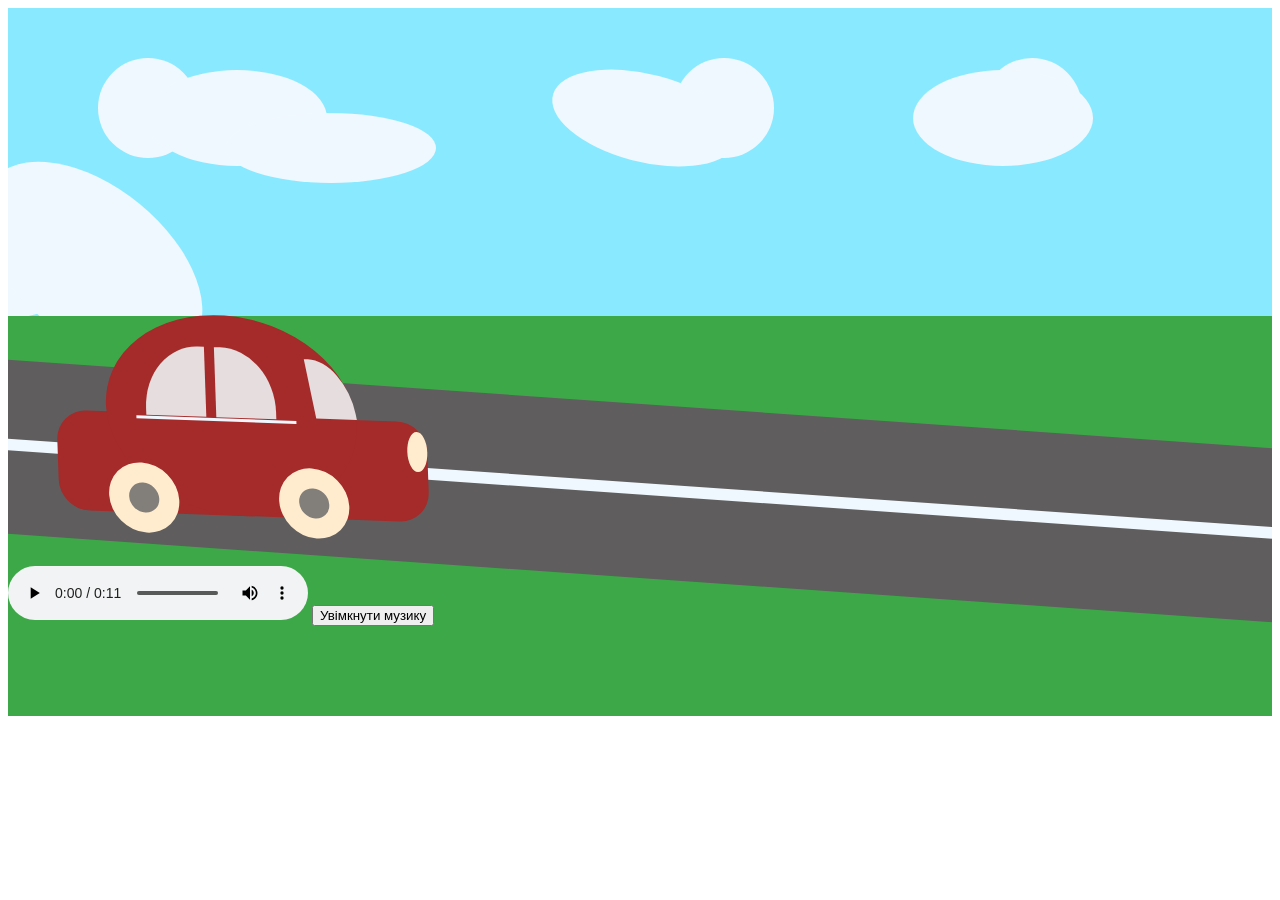
==== lesson_11/index.html @ 40a3f6eb "Add files via upload" ====
<!DOCTYPE html>
<html lang="en">
<head>
  <meta charset="UTF-8">
  <meta name="viewport" content="width=device-width, initial-scale=1.0">
  <link rel="stylesheet" href="./css/style.css">
  <title>Document</title>
</head>
<body>
  <div class="wrapper">
    <header class="header">
      <div class="header__items">
      <div></div>
      <div></div>
      <div></div>
      <div></div>
      <div></div>
      <div></div>
      <div></div>
      <div></div>
      <div></div>
      </div>
    </header>

    <main class="page">
      <div class="page__road">
      </div>

      <div class="car">
        <div></div>
        <div></div>
        <div></div>
        <div></div>
        <div></div>
        <div></div>
      </div>
<audio id="background-music" controls>
  <source src="./audio/0707(1).MP3" type="audio/mpeg">
  Ваш браузер не підтримує елемент audio.
</audio>
<button id="playBtn">Увімкнути музику</button>
    </main>

    <footer>  

    </footer>
  </div>
  


</body>
</html>
---- lesson_11/css/style.css ----
.wrapper{
  overflow: clip;
  height: 100%;
}

.header{
  background-color: rgb(137, 233, 255);
  min-height: 300px;
}

.header__items div{
  background-color: aliceblue;
  border-radius: 50%;
  width: 150px;
  height: 80px;
  display: inline-block;

}

.header__items div:nth-child(odd){
    width: 100px;
  height: 100px;
  margin: 50px 50px 0 0;
}


.header__items div:nth-child(2n+2){
  scale: 1.2;
}

.header__items div:first-child{
  translate: 90px;
}

.header__items div:nth-child(3){
  translate: -60px 15px;
  scale: 1.4;
  width: 150px;
  height: 50px;
  
}

.header__items div:nth-child(4){
  transform: skew(25deg, 4deg);
  translate: 50px;
}

.header__items div:nth-child(6){
  translate:100px
}
.header__items div:nth-child(8){
  translate:-90px;
}

.header__items div:last-child{
  scale: 2;
  translate: -120px;
   transform: skew(25deg, 4deg);
}

.page{
min-height: 400px;
 background-color: rgb(60, 168, 71);
 position: relative;
}

.page__road{
 position: relative;
 top:100px;
  background-color: rgb(95, 93, 93);
   transform: skew(25deg, 4deg);
   height: 150px;
   scale:1.2;
}

.page__road::before{
  content: "";
background-color:aliceblue;
  width: 100%;
  height: 10px;
  display: inline-block;
  position: absolute;
  top:45%;
}

.car{
  width: 370px;
  height: 100px;
  border-radius: 30px;
  background-color: brown;
  position: relative;
  top:-50px;
  left: 50px;
  right: 0;
  z-index: 5;
 transform: skew(2deg, 2deg);
 animation: drive-and-scale 0.5s ease-in-out infinite;
}

.car::before{
  content: "";
  width: 250px;
  height: 200px;
  background-color: brown;
  display: inline-block;
  border-radius: 50%;
  margin: -100px 0 0 50px;
   transform: skew(2deg, 2deg);
}

.car div{
  position: absolute;

}
.car div:first-child{
     width: 40px;
  height: 60px;
  background-color: rgb(230, 222, 222);
 
 top: -60px;
 left: 260px;
 border-top-right-radius: 90%;
  z-index: 11;
  transform-origin: left bottom;
  transform: skew(0deg, 10deg);
  rotate: -10deg ;
    
}

.car div:nth-child(2){
  width: 60px;
  height: 70px;
  background-color: rgb(230, 222, 222);
top:-68px;
left: 150px;
 border-top-right-radius: 90%;
  z-index: 11;
  transform-origin: left bottom; 
  margin-left: 10px;
}

.car div:nth-child(2)::before{
    content: "";
background-color:aliceblue;
  width: 160px;
  height: 3px;
  display: inline-block;
  translate: -80px 60px;

}
.car div:nth-child(3){

  width: 60px;
  height: 70px;
  background-color: rgb(230, 222, 222);
top:-68px;
left: 150px;
 border-top-right-radius: 90%;
  transform-origin: left bottom;
  transform: scalex(-1);
}



.car div:nth-child(4){
  width: 20px;
  height: 40px;
 background-color: blanchedalmond;
 border-radius: 50%;
  top: 10px;
  right: 0;
 
}

.car div:nth-child(5){
  width: 70px;
  height: 70px;
 background-color: blanchedalmond;
 border-radius: 50%;;
top:50px;
left: 50px;
 transform: skew(2deg, 2deg);
}

.car div:nth-child(5)::before{
  content: "";
  width: 30px;
  height: 30px;
 background-color: rgb(130, 127, 123);
 border-radius: 50%;
  display: inline-block;
  position: absolute;
  top: 50%;
  left: 50%;
  transform: translate(-50%, -50%);
}
  
 .car div:nth-child(6){
  width: 70px;
  height: 70px;
 background-color: blanchedalmond;
 border-radius: 50%;
  top:50px;
  left: 220px;
 transform: skew(2deg, 2deg);
}

.car div:nth-child(6)::before{
  content: "";
  width: 30px;
  height: 30px;
 background-color: rgb(130, 127, 123);
 border-radius: 50%;
  display: inline-block;
  position: absolute;
  top: 50%;
  left: 50%;
  transform: translate(-50%, -50%);

}

@keyframes drive-and-scale 
 {
  0%, 100% {
    transform: translateY(0); /* Початкова та кінцева позиція */
  }
  50% {
    transform: translateY(-50px); /* Підстрибує вгору на 50 пікселів */
  }
}
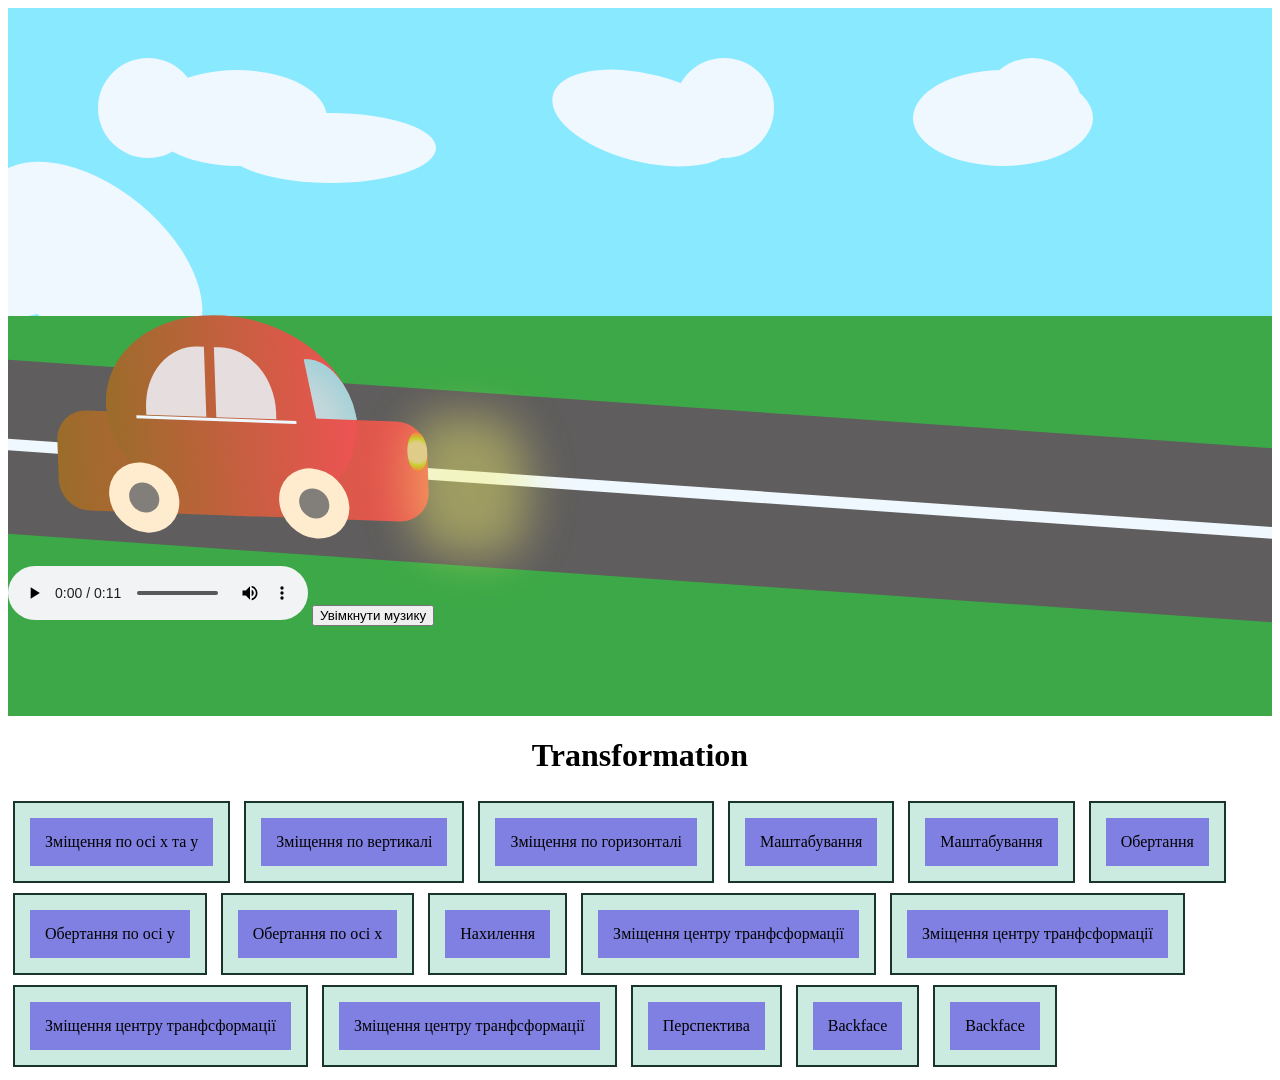
==== commit b2dce6a8: "Add files via upload" ====
--- a/lesson_11/index.html
+++ b/lesson_11/index.html
@@ -1,5 +1,5 @@
 <!DOCTYPE html>
-<html lang="en">
+<html lang="uk">
 <head>
   <meta charset="UTF-8">
   <meta name="viewport" content="width=device-width, initial-scale=1.0">
@@ -23,6 +23,7 @@
     </header>
 
     <main class="page">
+      <div class="page__block">
       <div class="page__road">
       </div>
 
@@ -39,6 +40,28 @@
   Ваш браузер не підтримує елемент audio.
 </audio>
 <button id="playBtn">Увімкнути музику</button>
+</div>
+
+<div class="page__blocks block">
+  <h1>Transformation</h1>
+
+  <div class="block__parent"> <div class="block__child">Зміщення по осі х та у</div></div>
+  <div class="block__parent"> <div class="block__child">Зміщення по вертикалі</div></div>
+  <div class="block__parent"> <div class="block__child">Зміщення по горизонталі</div></div>
+  <div class="block__parent"> <div class="block__child">Маштабування</div></div>
+  <div class="block__parent"> <div class="block__child">Маштабування</div></div>
+  <div class="block__parent"> <div class="block__child">Обертання</div></div>
+  <div class="block__parent"> <div class="block__child">Обертання по осі у</div></div>
+  <div class="block__parent"> <div class="block__child">Обертання по осі х</div></div>
+  <div class="block__parent"> <div class="block__child">Нахилення</div></div>
+  <div class="block__parent"> <div class="block__child">Зміщення центру транфсформації</div></div>
+  <div class="block__parent"> <div class="block__child">Зміщення центру транфсформації</div></div>
+  <div class="block__parent"> <div class="block__child">Зміщення центру транфсформації</div></div>
+  <div class="block__parent"> <div class="block__child">Зміщення центру транфсформації</div></div>
+  <div class="block__parent"> <div class="block__child">Перспектива</div></div>
+  <div class="block__parent"> <div class="block__child">Backface</div></div>
+  <div class="block__parent"> <div class="block__child">Backface</div></div>
+</div>
     </main>
 
     <footer>  
--- a/lesson_11/css/style.css
+++ b/lesson_11/css/style.css
@@ -58,7 +58,7 @@
    transform: skew(25deg, 4deg);
 }
 
-.page{
+.page__block{
 min-height: 400px;
  background-color: rgb(60, 168, 71);
  position: relative;
@@ -87,8 +87,8 @@
   width: 370px;
   height: 100px;
   border-radius: 30px;
-  background-color: brown;
   position: relative;
+  background: linear-gradient(90deg, rgba(155, 108, 42, 1) 0%, rgba(237, 83, 83, 1) 100%);
   top:-50px;
   left: 50px;
   right: 0;
@@ -101,8 +101,8 @@
   content: "";
   width: 250px;
   height: 200px;
-  background-color: brown;
-  display: inline-block;
+  display: inline-block;
+background: linear-gradient(90deg, rgba(155, 108, 42, 1) 0%, rgba(237, 83, 83, 1) 100%);
   border-radius: 50%;
   margin: -100px 0 0 50px;
    transform: skew(2deg, 2deg);
@@ -116,6 +116,7 @@
      width: 40px;
   height: 60px;
   background-color: rgb(230, 222, 222);
+  box-shadow: inset -29px 23px 83px -41px rgba(86, 195, 209, 0.86);
  
  top: -60px;
  left: 260px;
@@ -166,6 +167,8 @@
   width: 20px;
   height: 40px;
  background-color: blanchedalmond;
+background: radial-gradient(circle,rgb(222, 204, 136) 45%, rgb(199, 208, 46) 60%, rgba(252, 119, 70, 1) 91%);
+box-shadow: 50px 32px 46px 50px rgba(245, 240, 107, 0.43);
  border-radius: 50%;
   top: 10px;
   right: 0;
@@ -222,9 +225,119 @@
 @keyframes drive-and-scale 
  {
   0%, 100% {
-    transform: translateY(0); /* Початкова та кінцева позиція */
+    transform: translateY(0) scale(1); /* Початкова та кінцева позиція */
   }
   50% {
-    transform: translateY(-50px); /* Підстрибує вгору на 50 пікселів */
+    transform: translateY(-50px) scale(1.2); /* Підстрибує вгору на 50 пікселів */
   }
-}+}
+
+.page__blocks h1{
+  text-align: center;
+}
+.page__blocks>div{
+  display: inline-block;
+  min-width: 30px;
+  height: auto;
+  background-color: rgb(153, 215, 194, 0.5);
+  padding: 15px;
+  border: 2px solid #18342b;
+  margin: 5px;
+}
+
+.block__child{
+  background-color: rgb(128, 128, 227);
+ min-width: 30px;
+  height: auto;
+   padding: 15px;
+}
+.page__blocks  div:first-of-type:hover .block__child{
+ translate: 10px 25px;
+}
+
+.page__blocks div:nth-of-type(2):hover .block__child{
+  transform: translatey(10px);
+}
+
+.page__blocks div:nth-of-type(3):hover .block__child{
+  transform: translatex(10px);
+}
+
+.page__blocks div:nth-of-type(4):hover .block__child{
+ scale: 1.2;
+}
+
+.page__blocks div:nth-of-type(5):hover .block__child{
+ scale: 0.8;
+}
+
+.page__blocks div:nth-of-type(6):hover .block__child{
+rotate: 30deg;
+}
+
+.page__blocks div:nth-of-type(7):hover .block__child{
+transform: rotateY(70deg);
+}
+
+.page__blocks div:nth-of-type(8):hover .block__child{
+transform: rotateX(70deg);
+}
+
+.page__blocks div:nth-of-type(9):hover .block__child{
+transform: skew(10deg, 30deg)
+}
+
+.page__blocks div:nth-of-type(10):hover .block__child{
+transform-origin: 0 0;
+rotate: 5deg;
+}
+
+.page__blocks div:nth-of-type(11):hover .block__child{
+transform-origin: right top;
+rotate: 5deg;
+}
+
+.page__blocks div:nth-of-type(12):hover .block__child{
+transform-origin: bottom right;
+rotate: 10deg;
+}
+
+.page__blocks div:nth-of-type(13):hover .block__child{
+transform-origin: bottom left;
+rotate: 5deg;
+}
+
+.page__blocks div:nth-of-type(14){
+perspective: 200px;
+perspective-origin: bottom left;
+ transform-style: preserve-3d ;
+}
+
+.page__blocks div:nth-of-type(14):hover .block__child{
+  transform: translate3d(20px, 20px, 20px);
+  transition: 0.5s;
+}
+
+.page__blocks div:nth-of-type(15){
+perspective: 200px;
+perspective-origin: bottom left;
+ transform-style: preserve-3d ;
+}
+
+.page__blocks div:nth-of-type(15):hover .block__child{
+  transform: rotatey(120deg);
+  transition: 0.5s;
+  backface-visibility: hidden;
+}
+
+.page__blocks div:nth-of-type(16){
+perspective: 200px;
+perspective-origin: bottom left;
+ transform-style: preserve-3d ;
+}
+
+.page__blocks div:nth-of-type(16):hover .block__child{
+  transform: rotatey(45deg);
+  backface-visibility: visible;
+}
+
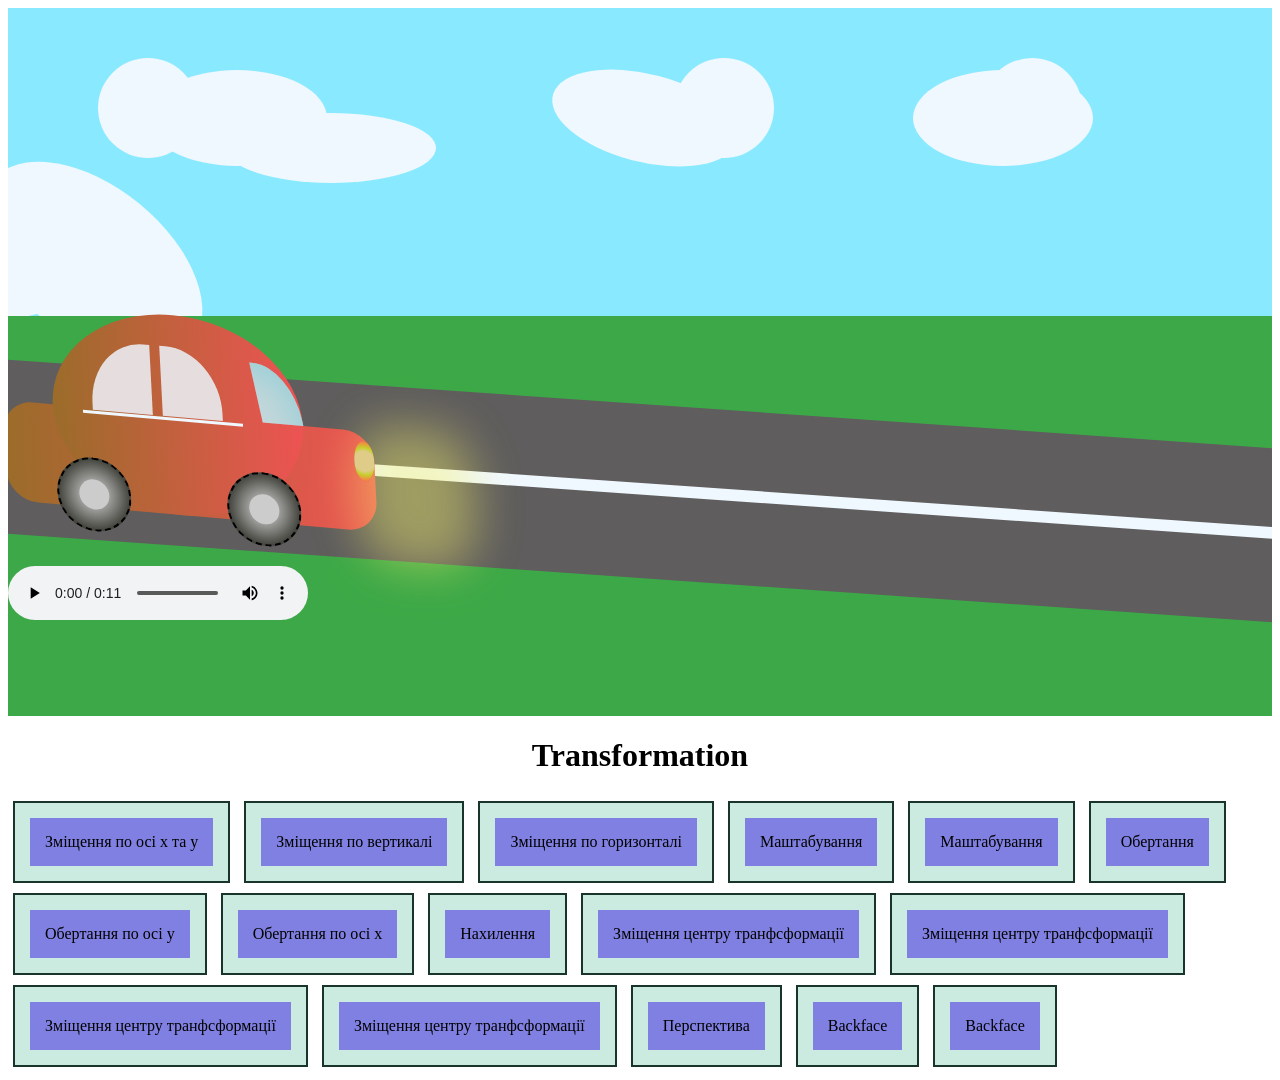
==== commit e96bda21: "Update index.html" ====
--- a/lesson_11/index.html
+++ b/lesson_11/index.html
@@ -1,33 +1,20 @@
 <!DOCTYPE html>
 <html lang="uk">
+
 <head>
   <meta charset="UTF-8">
   <meta name="viewport" content="width=device-width, initial-scale=1.0">
   <link rel="stylesheet" href="./css/style.css">
   <title>Document</title>
 </head>
+
 <body>
   <div class="wrapper">
     <header class="header">
       <div class="header__items">
-      <div></div>
-      <div></div>
-      <div></div>
-      <div></div>
-      <div></div>
-      <div></div>
-      <div></div>
-      <div></div>
-      <div></div>
-      </div>
-    </header>
-
-    <main class="page">
-      <div class="page__block">
-      <div class="page__road">
-      </div>
-
-      <div class="car">
+        <div></div>
+        <div></div>
+        <div></div>
         <div></div>
         <div></div>
         <div></div>
@@ -35,41 +22,86 @@
         <div></div>
         <div></div>
       </div>
-<audio id="background-music" controls>
-  <source src="./audio/0707(1).MP3" type="audio/mpeg">
-  Ваш браузер не підтримує елемент audio.
-</audio>
-<button id="playBtn">Увімкнути музику</button>
-</div>
+    </header>
 
-<div class="page__blocks block">
-  <h1>Transformation</h1>
+    <main class="page">
+      <div class="page__block">
+        <div class="page__road">
+        </div>
+        <div class="car-wrapper">
+          <div class="car">
+            <div></div>
+            <div></div>
+            <div></div>
+            <div></div>
+            <div></div>
+            <div></div>
+          </div>
+        </div>
+        <audio id="background-music" controls>
+          <source src="./audio/0707(1).MP3" type="audio/mpeg">
+          Ваш браузер не підтримує елемент audio.
+        </audio>
+        <button id="playBtn">Увімкнути музику</button>
+      </div>
 
-  <div class="block__parent"> <div class="block__child">Зміщення по осі х та у</div></div>
-  <div class="block__parent"> <div class="block__child">Зміщення по вертикалі</div></div>
-  <div class="block__parent"> <div class="block__child">Зміщення по горизонталі</div></div>
-  <div class="block__parent"> <div class="block__child">Маштабування</div></div>
-  <div class="block__parent"> <div class="block__child">Маштабування</div></div>
-  <div class="block__parent"> <div class="block__child">Обертання</div></div>
-  <div class="block__parent"> <div class="block__child">Обертання по осі у</div></div>
-  <div class="block__parent"> <div class="block__child">Обертання по осі х</div></div>
-  <div class="block__parent"> <div class="block__child">Нахилення</div></div>
-  <div class="block__parent"> <div class="block__child">Зміщення центру транфсформації</div></div>
-  <div class="block__parent"> <div class="block__child">Зміщення центру транфсформації</div></div>
-  <div class="block__parent"> <div class="block__child">Зміщення центру транфсформації</div></div>
-  <div class="block__parent"> <div class="block__child">Зміщення центру транфсформації</div></div>
-  <div class="block__parent"> <div class="block__child">Перспектива</div></div>
-  <div class="block__parent"> <div class="block__child">Backface</div></div>
-  <div class="block__parent"> <div class="block__child">Backface</div></div>
-</div>
+      <div class="page__blocks block">
+        <h1>Transformation</h1>
+
+        <div class="block__parent">
+          <div class="block__child">Зміщення по осі х та у</div>
+        </div>
+        <div class="block__parent">
+          <div class="block__child">Зміщення по вертикалі</div>
+        </div>
+        <div class="block__parent">
+          <div class="block__child">Зміщення по горизонталі</div>
+        </div>
+        <div class="block__parent">
+          <div class="block__child">Маштабування</div>
+        </div>
+        <div class="block__parent">
+          <div class="block__child">Маштабування</div>
+        </div>
+        <div class="block__parent">
+          <div class="block__child">Обертання</div>
+        </div>
+        <div class="block__parent">
+          <div class="block__child">Обертання по осі у</div>
+        </div>
+        <div class="block__parent">
+          <div class="block__child">Обертання по осі х</div>
+        </div>
+        <div class="block__parent">
+          <div class="block__child">Нахилення</div>
+        </div>
+        <div class="block__parent">
+          <div class="block__child">Зміщення центру транфсформації</div>
+        </div>
+        <div class="block__parent">
+          <div class="block__child">Зміщення центру транфсформації</div>
+        </div>
+        <div class="block__parent">
+          <div class="block__child">Зміщення центру транфсформації</div>
+        </div>
+        <div class="block__parent">
+          <div class="block__child">Зміщення центру транфсформації</div>
+        </div>
+        <div class="block__parent">
+          <div class="block__child">Перспектива</div>
+        </div>
+        <div class="block__parent">
+          <div class="block__child">Backface</div>
+        </div>
+        <div class="block__parent">
+          <div class="block__child">Backface</div>
+        </div>
+      </div>
     </main>
 
-    <footer>  
-
+    <footer>
     </footer>
   </div>
-  
+</body>
 
-
-</body>
-</html>+</html>
--- a/lesson_11/css/style.css
+++ b/lesson_11/css/style.css
@@ -1,14 +1,14 @@
-.wrapper{
+.wrapper {
   overflow: clip;
   height: 100%;
 }
 
-.header{
+.header {
   background-color: rgb(137, 233, 255);
   min-height: 300px;
 }
 
-.header__items div{
+.header__items div {
   background-color: aliceblue;
   border-radius: 50%;
   width: 150px;
@@ -17,203 +17,262 @@
 
 }
 
-.header__items div:nth-child(odd){
-    width: 100px;
+.header__items div:nth-child(odd) {
+  width: 100px;
   height: 100px;
   margin: 50px 50px 0 0;
 }
 
 
-.header__items div:nth-child(2n+2){
+.header__items div:nth-child(2n+2) {
   scale: 1.2;
 }
 
-.header__items div:first-child{
+.header__items div:first-child {
   translate: 90px;
 }
 
-.header__items div:nth-child(3){
+.header__items div:nth-child(3) {
   translate: -60px 15px;
   scale: 1.4;
   width: 150px;
   height: 50px;
-  
-}
-
-.header__items div:nth-child(4){
+
+}
+
+.header__items div:nth-child(4) {
   transform: skew(25deg, 4deg);
   translate: 50px;
 }
 
-.header__items div:nth-child(6){
-  translate:100px
-}
-.header__items div:nth-child(8){
-  translate:-90px;
-}
-
-.header__items div:last-child{
+.header__items div:nth-child(6) {
+  translate: 100px
+}
+
+.header__items div:nth-child(8) {
+  translate: -90px;
+}
+
+.header__items div:last-child {
   scale: 2;
   translate: -120px;
-   transform: skew(25deg, 4deg);
-}
-
-.page__block{
-min-height: 400px;
- background-color: rgb(60, 168, 71);
- position: relative;
-}
-
-.page__road{
- position: relative;
- top:100px;
+  transform: skew(25deg, 4deg);
+}
+
+.page__block {
+  min-height: 400px;
+  background-color: rgb(60, 168, 71);
+  position: relative;
+}
+
+.page__road {
+  position: relative;
+  top: 100px;
   background-color: rgb(95, 93, 93);
-   transform: skew(25deg, 4deg);
-   height: 150px;
-   scale:1.2;
-}
-
-.page__road::before{
+  transform: skew(25deg, 4deg);
+  height: 150px;
+  scale: 1.2;
+}
+
+.page__road::before {
   content: "";
-background-color:aliceblue;
+  background-color: aliceblue;
   width: 100%;
   height: 10px;
   display: inline-block;
   position: absolute;
-  top:45%;
-}
-
-.car{
+  top: 45%;
+}
+
+.car {
   width: 370px;
   height: 100px;
   border-radius: 30px;
   position: relative;
   background: linear-gradient(90deg, rgba(155, 108, 42, 1) 0%, rgba(237, 83, 83, 1) 100%);
-  top:-50px;
-  left: 50px;
+  top: -50px;
   right: 0;
-  z-index: 5;
- transform: skew(2deg, 2deg);
- animation: drive-and-scale 0.5s ease-in-out infinite;
-}
-
-.car::before{
+  animation: drive-and-scale 0.5s linear infinite forwards;
+}
+
+.car-wrapper {
+  animation: move-reverse 11s ease-in-out infinite;
+  position: absolute;
+}
+
+
+@keyframes drive-and-scale {
+
+  0%,
+  100% {
+    transform: translateY(0) scale(1);
+    /* Початкова та кінцева позиція */
+  }
+
+  50% {
+    transform: translateY(-20px) scale(1.1);
+    /* Підстрибує вгору на 50 пікселів */
+  }
+}
+
+@keyframes wheels-turn {
+  0% {
+    rotate: 0deg;
+  }
+
+  100% {
+    rotate: 360deg;
+  }
+}
+
+
+
+@keyframes move-reverse {
+  0% {
+    left: 0;
+    transform: scaleX(1);
+    top: 90px;
+  }
+
+  45% {
+    left: 1200px;
+    transform: scaleX(1);
+    top: 200px;
+  }
+
+  50% {
+    left: 1200px;
+    transform: scaleX(-1);
+
+  }
+
+  100% {
+    left: 0;
+    transform: scaleX(-1);
+    top: 90px;
+
+  }
+}
+
+.car::before {
   content: "";
   width: 250px;
   height: 200px;
   display: inline-block;
-background: linear-gradient(90deg, rgba(155, 108, 42, 1) 0%, rgba(237, 83, 83, 1) 100%);
+  background: linear-gradient(90deg, rgba(155, 108, 42, 1) 0%, rgba(237, 83, 83, 1) 100%);
   border-radius: 50%;
   margin: -100px 0 0 50px;
-   transform: skew(2deg, 2deg);
-}
-
-.car div{
+}
+
+.car div {
   position: absolute;
 
 }
-.car div:first-child{
-     width: 40px;
+
+.car div:first-child {
+  width: 40px;
   height: 60px;
   background-color: rgb(230, 222, 222);
   box-shadow: inset -29px 23px 83px -41px rgba(86, 195, 209, 0.86);
- 
- top: -60px;
- left: 260px;
- border-top-right-radius: 90%;
-  z-index: 11;
+
+  top: -60px;
+  left: 260px;
+  border-top-right-radius: 90%;
   transform-origin: left bottom;
   transform: skew(0deg, 10deg);
-  rotate: -10deg ;
-    
-}
-
-.car div:nth-child(2){
+  rotate: -10deg;
+
+}
+
+.car div:nth-child(2) {
   width: 60px;
   height: 70px;
   background-color: rgb(230, 222, 222);
-top:-68px;
-left: 150px;
- border-top-right-radius: 90%;
-  z-index: 11;
-  transform-origin: left bottom; 
+  top: -68px;
+  left: 150px;
+  border-top-right-radius: 90%;
+  transform-origin: left bottom;
   margin-left: 10px;
 }
 
-.car div:nth-child(2)::before{
-    content: "";
-background-color:aliceblue;
+.car div:nth-child(2)::before {
+  content: "";
+  background-color: aliceblue;
   width: 160px;
   height: 3px;
   display: inline-block;
   translate: -80px 60px;
 
 }
-.car div:nth-child(3){
+
+.car div:nth-child(3) {
 
   width: 60px;
   height: 70px;
   background-color: rgb(230, 222, 222);
-top:-68px;
-left: 150px;
- border-top-right-radius: 90%;
+  top: -68px;
+  left: 150px;
+  border-top-right-radius: 90%;
   transform-origin: left bottom;
   transform: scalex(-1);
 }
 
 
 
-.car div:nth-child(4){
+.car div:nth-child(4) {
   width: 20px;
   height: 40px;
- background-color: blanchedalmond;
-background: radial-gradient(circle,rgb(222, 204, 136) 45%, rgb(199, 208, 46) 60%, rgba(252, 119, 70, 1) 91%);
-box-shadow: 50px 32px 46px 50px rgba(245, 240, 107, 0.43);
- border-radius: 50%;
+  background-color: blanchedalmond;
+  background: radial-gradient(circle, rgb(222, 204, 136) 45%, rgb(199, 208, 46) 60%, rgba(252, 119, 70, 1) 91%);
+  box-shadow: 50px 32px 46px 50px rgba(245, 240, 107, 0.43);
+  border-radius: 50%;
   top: 10px;
   right: 0;
- 
-}
-
-.car div:nth-child(5){
+
+}
+
+.car div:nth-child(5) {
   width: 70px;
   height: 70px;
- background-color: blanchedalmond;
- border-radius: 50%;;
-top:50px;
-left: 50px;
- transform: skew(2deg, 2deg);
-}
-
-.car div:nth-child(5)::before{
+  background: radial-gradient(circle, rgba(204, 204, 204, 1) 8%, rgba(56, 56, 49, 1) 78%);
+  border-radius: 50%;
+  ;
+  top: 50px;
+  left: 50px;
+  animation: wheels-turn 5s linear infinite normal running 2s forwards;
+  border: 2px dashed #000;
+}
+
+.car div:nth-child(5)::before {
   content: "";
   width: 30px;
   height: 30px;
- background-color: rgb(130, 127, 123);
- border-radius: 50%;
+  background-color: rgba(204, 204, 204, 1);
+  border-radius: 50%;
   display: inline-block;
   position: absolute;
   top: 50%;
   left: 50%;
   transform: translate(-50%, -50%);
 }
-  
- .car div:nth-child(6){
+
+.car div:nth-child(6) {
   width: 70px;
   height: 70px;
- background-color: blanchedalmond;
- border-radius: 50%;
-  top:50px;
+  background: radial-gradient(circle, rgba(204, 204, 204, 1) 8%, rgba(56, 56, 49, 1) 78%);
+  border-radius: 50%;
+  top: 50px;
   left: 220px;
- transform: skew(2deg, 2deg);
-}
-
-.car div:nth-child(6)::before{
+  border: 2px dashed #000;
+  animation: wheels-turn 5s linear infinite normal running 2s forwards;
+}
+
+.car div:nth-child(6)::before {
   content: "";
   width: 30px;
   height: 30px;
- background-color: rgb(130, 127, 123);
- border-radius: 50%;
+  background-color: rgba(204, 204, 204, 1);
+  border-radius: 50%;
   display: inline-block;
   position: absolute;
   top: 50%;
@@ -222,20 +281,15 @@
 
 }
 
-@keyframes drive-and-scale 
- {
-  0%, 100% {
-    transform: translateY(0) scale(1); /* Початкова та кінцева позиція */
-  }
-  50% {
-    transform: translateY(-50px) scale(1.2); /* Підстрибує вгору на 50 пікселів */
-  }
-}
-
-.page__blocks h1{
+.car-wrapper {
+  transform: skew(3deg, 5deg);
+}
+
+.page__blocks h1 {
   text-align: center;
 }
-.page__blocks>div{
+
+.page__blocks>div {
   display: inline-block;
   min-width: 30px;
   height: auto;
@@ -245,99 +299,104 @@
   margin: 5px;
 }
 
-.block__child{
+.block__child {
   background-color: rgb(128, 128, 227);
- min-width: 30px;
+  min-width: 30px;
   height: auto;
-   padding: 15px;
-}
-.page__blocks  div:first-of-type:hover .block__child{
- translate: 10px 25px;
-}
-
-.page__blocks div:nth-of-type(2):hover .block__child{
+  padding: 15px;
+}
+
+.page__blocks div:first-of-type:hover .block__child {
+  translate: 10px 25px;
+}
+
+.page__blocks div:nth-of-type(2):hover .block__child {
   transform: translatey(10px);
 }
 
-.page__blocks div:nth-of-type(3):hover .block__child{
+.page__blocks div:nth-of-type(3):hover .block__child {
   transform: translatex(10px);
 }
 
-.page__blocks div:nth-of-type(4):hover .block__child{
- scale: 1.2;
-}
-
-.page__blocks div:nth-of-type(5):hover .block__child{
- scale: 0.8;
-}
-
-.page__blocks div:nth-of-type(6):hover .block__child{
-rotate: 30deg;
-}
-
-.page__blocks div:nth-of-type(7):hover .block__child{
-transform: rotateY(70deg);
-}
-
-.page__blocks div:nth-of-type(8):hover .block__child{
-transform: rotateX(70deg);
-}
-
-.page__blocks div:nth-of-type(9):hover .block__child{
-transform: skew(10deg, 30deg)
-}
-
-.page__blocks div:nth-of-type(10):hover .block__child{
-transform-origin: 0 0;
-rotate: 5deg;
-}
-
-.page__blocks div:nth-of-type(11):hover .block__child{
-transform-origin: right top;
-rotate: 5deg;
-}
-
-.page__blocks div:nth-of-type(12):hover .block__child{
-transform-origin: bottom right;
-rotate: 10deg;
-}
-
-.page__blocks div:nth-of-type(13):hover .block__child{
-transform-origin: bottom left;
-rotate: 5deg;
-}
-
-.page__blocks div:nth-of-type(14){
-perspective: 200px;
-perspective-origin: bottom left;
- transform-style: preserve-3d ;
-}
-
-.page__blocks div:nth-of-type(14):hover .block__child{
+.page__blocks div:nth-of-type(4):hover .block__child {
+  scale: 1.2;
+}
+
+.page__blocks div:nth-of-type(5):hover .block__child {
+  scale: 0.8;
+}
+
+.page__blocks div:nth-of-type(6):hover .block__child {
+  rotate: 30deg;
+}
+
+.page__blocks div:nth-of-type(7):hover .block__child {
+  transform: rotateY(70deg);
+}
+
+.page__blocks div:nth-of-type(8):hover .block__child {
+  transform: rotateX(70deg);
+}
+
+.page__blocks div:nth-of-type(9):hover .block__child {
+  transform: skew(10deg, 30deg)
+}
+
+.page__blocks div:nth-of-type(10):hover .block__child {
+  transform-origin: 0 0;
+  rotate: 5deg;
+}
+
+.page__blocks div:nth-of-type(11):hover .block__child {
+  transform-origin: right top;
+  rotate: 5deg;
+}
+
+.page__blocks div:nth-of-type(12):hover .block__child {
+  transform-origin: bottom right;
+  rotate: 10deg;
+}
+
+.page__blocks div:nth-of-type(13):hover .block__child {
+  transform-origin: bottom left;
+  rotate: 5deg;
+}
+
+.page__blocks div:nth-of-type(14) {
+  perspective: 200px;
+  perspective-origin: bottom left;
+  transform-style: preserve-3d;
+}
+
+.page__blocks div:nth-of-type(14):hover .block__child {
   transform: translate3d(20px, 20px, 20px);
   transition: 0.5s;
 }
 
-.page__blocks div:nth-of-type(15){
-perspective: 200px;
-perspective-origin: bottom left;
- transform-style: preserve-3d ;
-}
-
-.page__blocks div:nth-of-type(15):hover .block__child{
+.page__blocks div:nth-of-type(15) {
+  perspective: 200px;
+  perspective-origin: bottom left;
+  transform-style: preserve-3d;
+}
+
+.page__blocks div:nth-of-type(15):hover .block__child {
   transform: rotatey(120deg);
   transition: 0.5s;
   backface-visibility: hidden;
 }
 
-.page__blocks div:nth-of-type(16){
-perspective: 200px;
-perspective-origin: bottom left;
- transform-style: preserve-3d ;
-}
-
-.page__blocks div:nth-of-type(16):hover .block__child{
+.page__blocks div:nth-of-type(16) {
+  perspective: 200px;
+  perspective-origin: bottom left;
+  transform-style: preserve-3d;
+}
+
+.page__blocks div:nth-of-type(16):hover .block__child {
   transform: rotatey(45deg);
   backface-visibility: visible;
 }
 
+audio {
+  position: relative;
+  top: 100px;
+}
